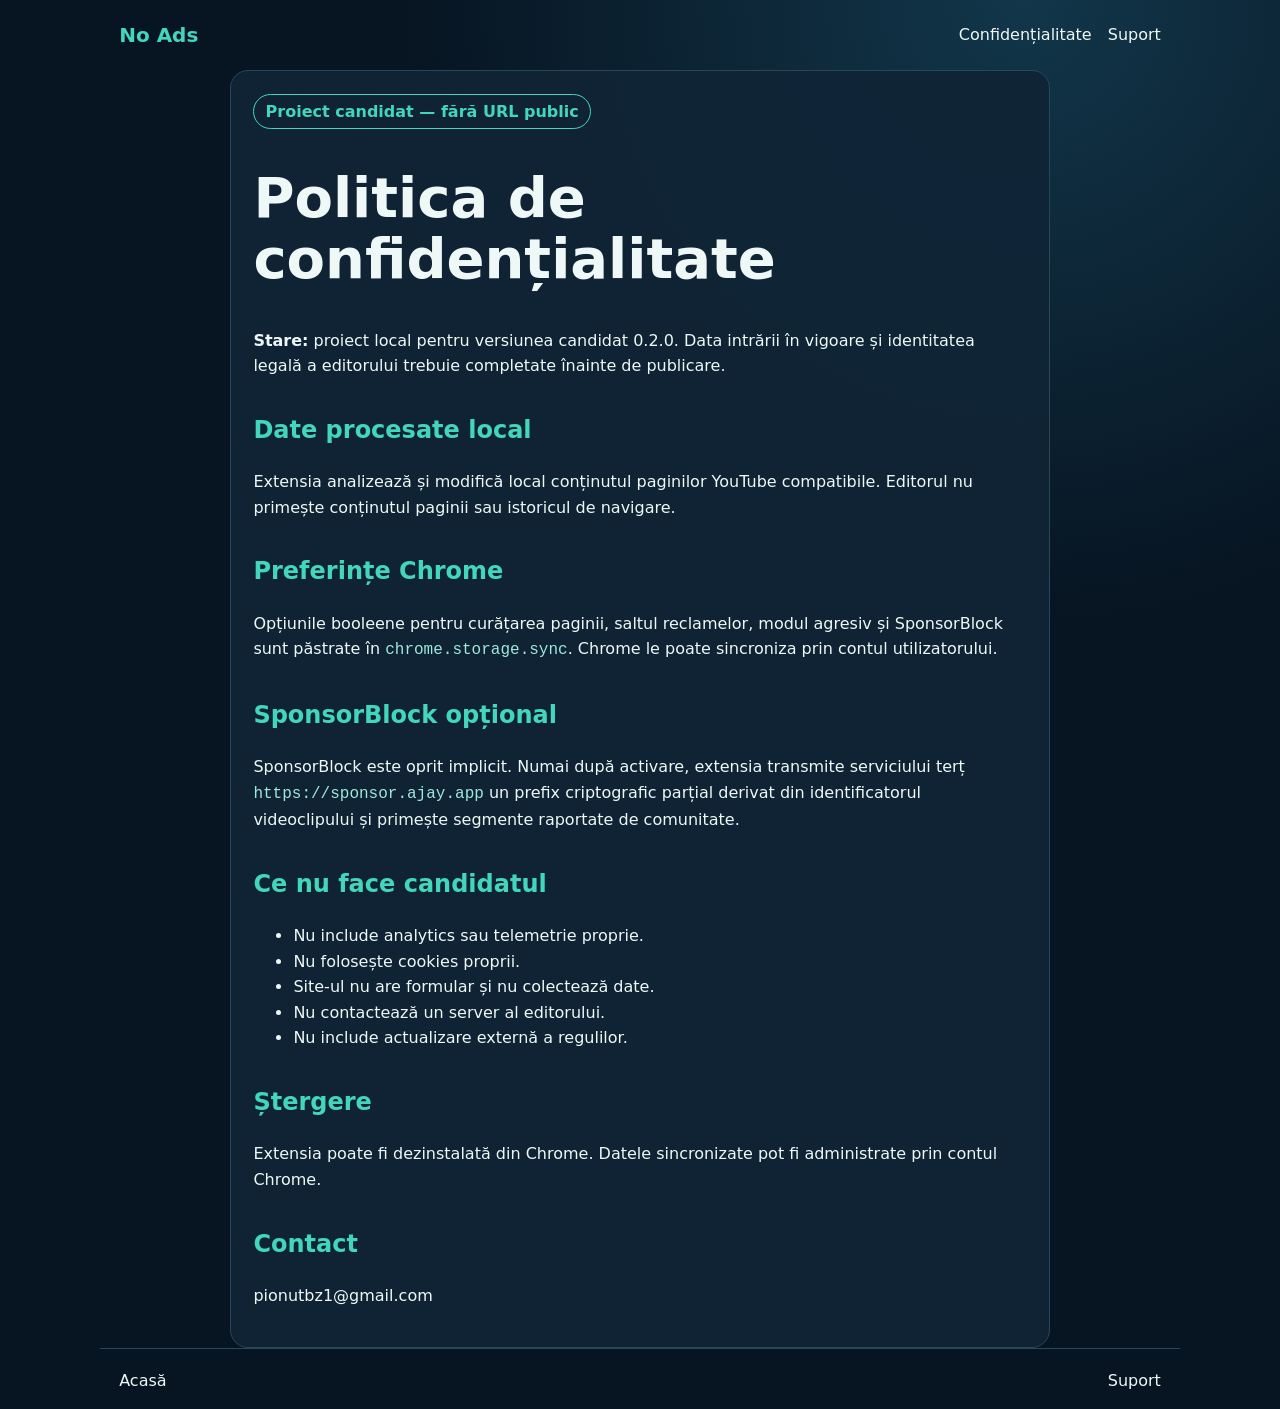
==== privacy.html @ d8741744 "Publish No Ads support site" ====
<!doctype html><html lang="ro"><head><meta charset="utf-8"><meta name="viewport" content="width=device-width,initial-scale=1"><title>Confidențialitate — No Ads</title><link rel="stylesheet" href="styles.css"></head><body><header><a class="brand" href="index.html">No Ads</a><nav><a aria-current="page" href="privacy.html">Confidențialitate</a><a href="support.html">Suport</a></nav></header><main class="document"><span class="badge">Proiect candidat — fără URL public</span><h1>Politica de confidențialitate</h1><p><strong>Stare:</strong> proiect local pentru versiunea candidat 0.2.0. Data intrării în vigoare și identitatea legală a editorului trebuie completate înainte de publicare.</p><h2>Date procesate local</h2><p>Extensia analizează și modifică local conținutul paginilor YouTube compatibile. Editorul nu primește conținutul paginii sau istoricul de navigare.</p><h2>Preferințe Chrome</h2><p>Opțiunile booleene pentru curățarea paginii, saltul reclamelor, modul agresiv și SponsorBlock sunt păstrate în <code>chrome.storage.sync</code>. Chrome le poate sincroniza prin contul utilizatorului.</p><h2>SponsorBlock opțional</h2><p>SponsorBlock este oprit implicit. Numai după activare, extensia transmite serviciului terț <code>https://sponsor.ajay.app</code> un prefix criptografic parțial derivat din identificatorul videoclipului și primește segmente raportate de comunitate.</p><h2>Ce nu face candidatul</h2><ul><li>Nu include analytics sau telemetrie proprie.</li><li>Nu folosește cookies proprii.</li><li>Site-ul nu are formular și nu colectează date.</li><li>Nu contactează un server al editorului.</li><li>Nu include actualizare externă a regulilor.</li></ul><h2>Ștergere</h2><p>Extensia poate fi dezinstalată din Chrome. Datele sincronizate pot fi administrate prin contul Chrome.</p><h2>Contact</h2><p><a href="mailto:pionutbz1@gmail.com">pionutbz1@gmail.com</a></p></main><footer><a href="index.html">Acasă</a><a href="support.html">Suport</a></footer></body></html>
---- styles.css ----
:root{color-scheme:dark;--bg:#071421;--panel:#102436;--ink:#eef8f6;--muted:#b7cbc7;--accent:#42d6bd;--line:#29475a}*{box-sizing:border-box}body{margin:0;background:radial-gradient(circle at 80% 0,#12364a 0,transparent 36%),var(--bg);color:var(--ink);font:16px/1.6 system-ui,sans-serif}header,footer{display:flex;align-items:center;justify-content:space-between;gap:1rem;max-width:1080px;margin:auto;padding:1.2rem}nav,footer{display:flex;flex-wrap:wrap;gap:1rem}.brand{font-size:1.25rem;font-weight:800;color:var(--accent)}a{color:var(--ink);text-decoration:none}a:hover,a:focus{text-decoration:underline}main{max-width:1080px;margin:auto;padding:4rem 1.2rem}.hero{max-width:760px}.hero h1{font-size:clamp(2.5rem,7vw,5rem);line-height:1.02;margin:.6rem 0}.hero p{font-size:1.15rem;color:var(--muted)}.badge{display:inline-block;border:1px solid var(--accent);border-radius:99px;padding:.25rem .7rem;color:var(--accent);font-weight:700}.warning{background:#33280d;border-left:4px solid #f3bd3e;padding:1rem;color:#fff!important}.grid{display:grid;grid-template-columns:repeat(auto-fit,minmax(220px,1fr));gap:1rem;margin-top:3rem}.grid article,.document{background:color-mix(in srgb,var(--panel) 92%,transparent);border:1px solid var(--line);border-radius:18px;padding:1.4rem}.document{max-width:820px}.document h1{font-size:clamp(2rem,6vw,3.5rem);line-height:1.1}.document h2{margin-top:2rem;color:var(--accent)}code{overflow-wrap:anywhere;color:#9de9db}footer{border-top:1px solid var(--line);color:var(--muted)}@media(max-width:560px){header{align-items:flex-start;flex-direction:column}main{padding-top:2rem}}
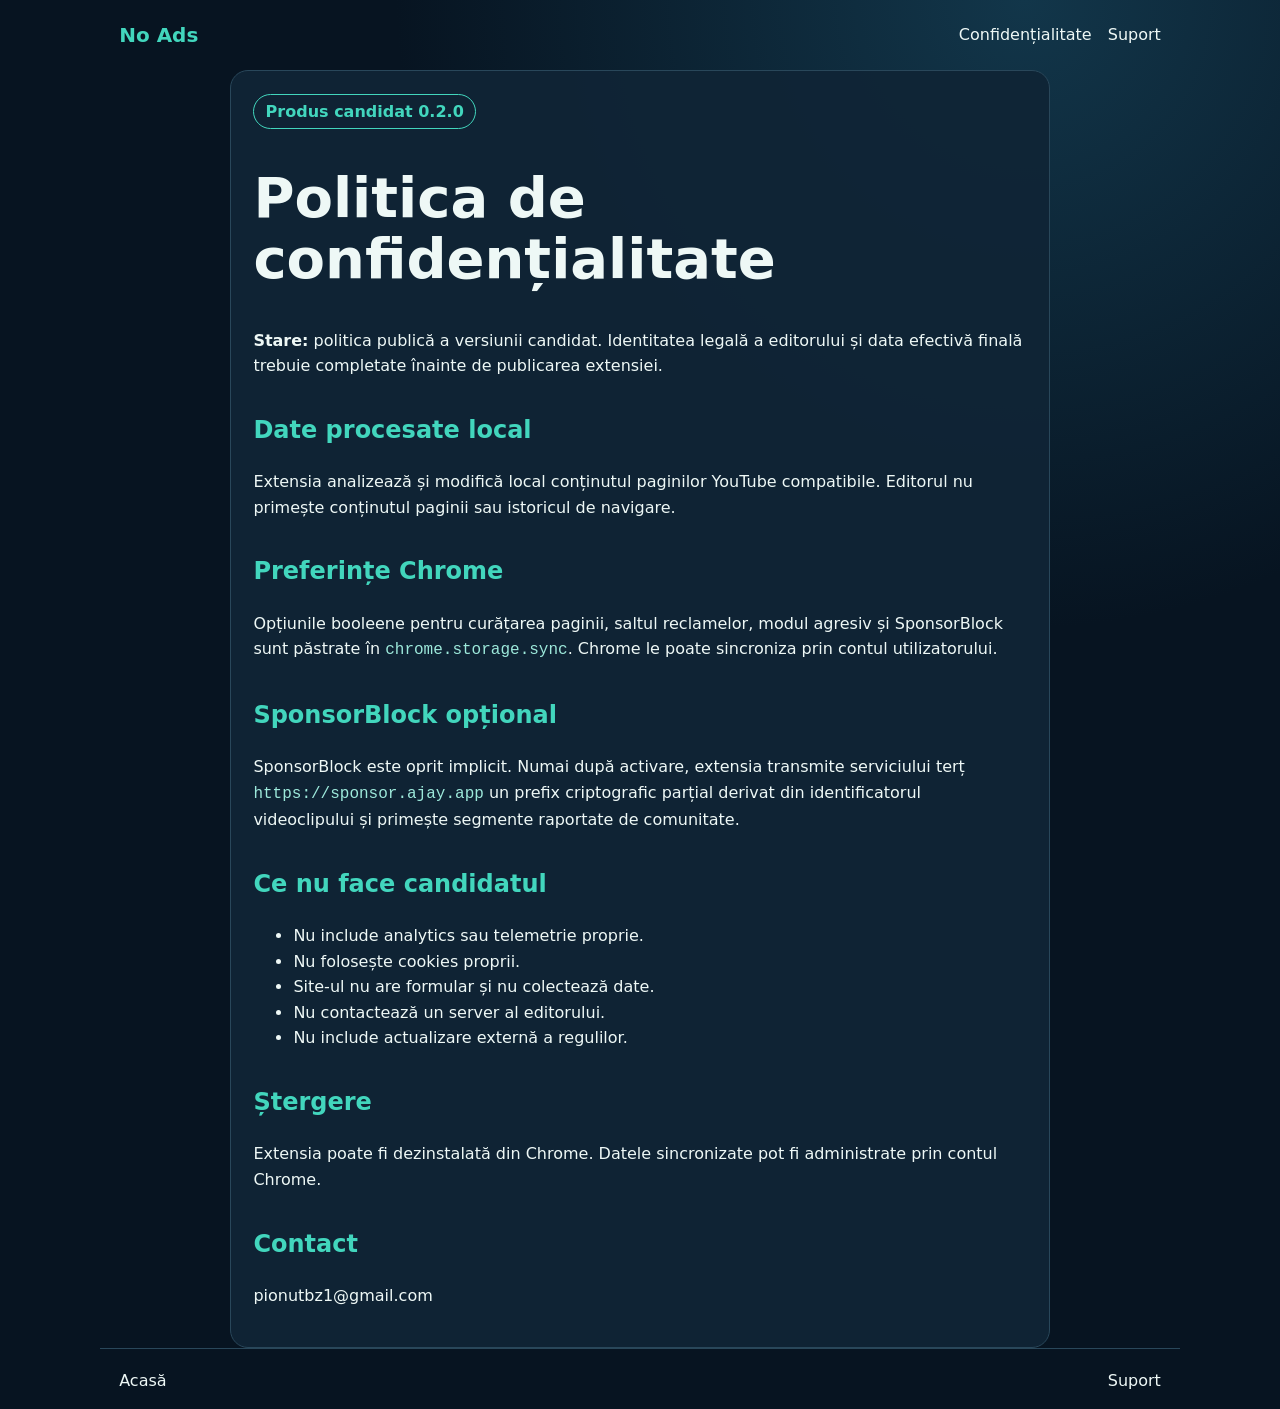
==== commit e55de12f: "Clarify candidate privacy status" ====
--- a/privacy.html
+++ b/privacy.html
@@ -1 +1 @@
-<!doctype html><html lang="ro"><head><meta charset="utf-8"><meta name="viewport" content="width=device-width,initial-scale=1"><title>Confidențialitate — No Ads</title><link rel="stylesheet" href="styles.css"></head><body><header><a class="brand" href="index.html">No Ads</a><nav><a aria-current="page" href="privacy.html">Confidențialitate</a><a href="support.html">Suport</a></nav></header><main class="document"><span class="badge">Proiect candidat — fără URL public</span><h1>Politica de confidențialitate</h1><p><strong>Stare:</strong> proiect local pentru versiunea candidat 0.2.0. Data intrării în vigoare și identitatea legală a editorului trebuie completate înainte de publicare.</p><h2>Date procesate local</h2><p>Extensia analizează și modifică local conținutul paginilor YouTube compatibile. Editorul nu primește conținutul paginii sau istoricul de navigare.</p><h2>Preferințe Chrome</h2><p>Opțiunile booleene pentru curățarea paginii, saltul reclamelor, modul agresiv și SponsorBlock sunt păstrate în <code>chrome.storage.sync</code>. Chrome le poate sincroniza prin contul utilizatorului.</p><h2>SponsorBlock opțional</h2><p>SponsorBlock este oprit implicit. Numai după activare, extensia transmite serviciului terț <code>https://sponsor.ajay.app</code> un prefix criptografic parțial derivat din identificatorul videoclipului și primește segmente raportate de comunitate.</p><h2>Ce nu face candidatul</h2><ul><li>Nu include analytics sau telemetrie proprie.</li><li>Nu folosește cookies proprii.</li><li>Site-ul nu are formular și nu colectează date.</li><li>Nu contactează un server al editorului.</li><li>Nu include actualizare externă a regulilor.</li></ul><h2>Ștergere</h2><p>Extensia poate fi dezinstalată din Chrome. Datele sincronizate pot fi administrate prin contul Chrome.</p><h2>Contact</h2><p><a href="mailto:pionutbz1@gmail.com">pionutbz1@gmail.com</a></p></main><footer><a href="index.html">Acasă</a><a href="support.html">Suport</a></footer></body></html>
+<!doctype html><html lang="ro"><head><meta charset="utf-8"><meta name="viewport" content="width=device-width,initial-scale=1"><title>Confidențialitate — No Ads</title><link rel="stylesheet" href="styles.css"></head><body><header><a class="brand" href="index.html">No Ads</a><nav><a aria-current="page" href="privacy.html">Confidențialitate</a><a href="support.html">Suport</a></nav></header><main class="document"><span class="badge">Produs candidat 0.2.0</span><h1>Politica de confidențialitate</h1><p><strong>Stare:</strong> politica publică a versiunii candidat. Identitatea legală a editorului și data efectivă finală trebuie completate înainte de publicarea extensiei.</p><h2>Date procesate local</h2><p>Extensia analizează și modifică local conținutul paginilor YouTube compatibile. Editorul nu primește conținutul paginii sau istoricul de navigare.</p><h2>Preferințe Chrome</h2><p>Opțiunile booleene pentru curățarea paginii, saltul reclamelor, modul agresiv și SponsorBlock sunt păstrate în <code>chrome.storage.sync</code>. Chrome le poate sincroniza prin contul utilizatorului.</p><h2>SponsorBlock opțional</h2><p>SponsorBlock este oprit implicit. Numai după activare, extensia transmite serviciului terț <code>https://sponsor.ajay.app</code> un prefix criptografic parțial derivat din identificatorul videoclipului și primește segmente raportate de comunitate.</p><h2>Ce nu face candidatul</h2><ul><li>Nu include analytics sau telemetrie proprie.</li><li>Nu folosește cookies proprii.</li><li>Site-ul nu are formular și nu colectează date.</li><li>Nu contactează un server al editorului.</li><li>Nu include actualizare externă a regulilor.</li></ul><h2>Ștergere</h2><p>Extensia poate fi dezinstalată din Chrome. Datele sincronizate pot fi administrate prin contul Chrome.</p><h2>Contact</h2><p><a href="mailto:pionutbz1@gmail.com">pionutbz1@gmail.com</a></p></main><footer><a href="index.html">Acasă</a><a href="support.html">Suport</a></footer></body></html>
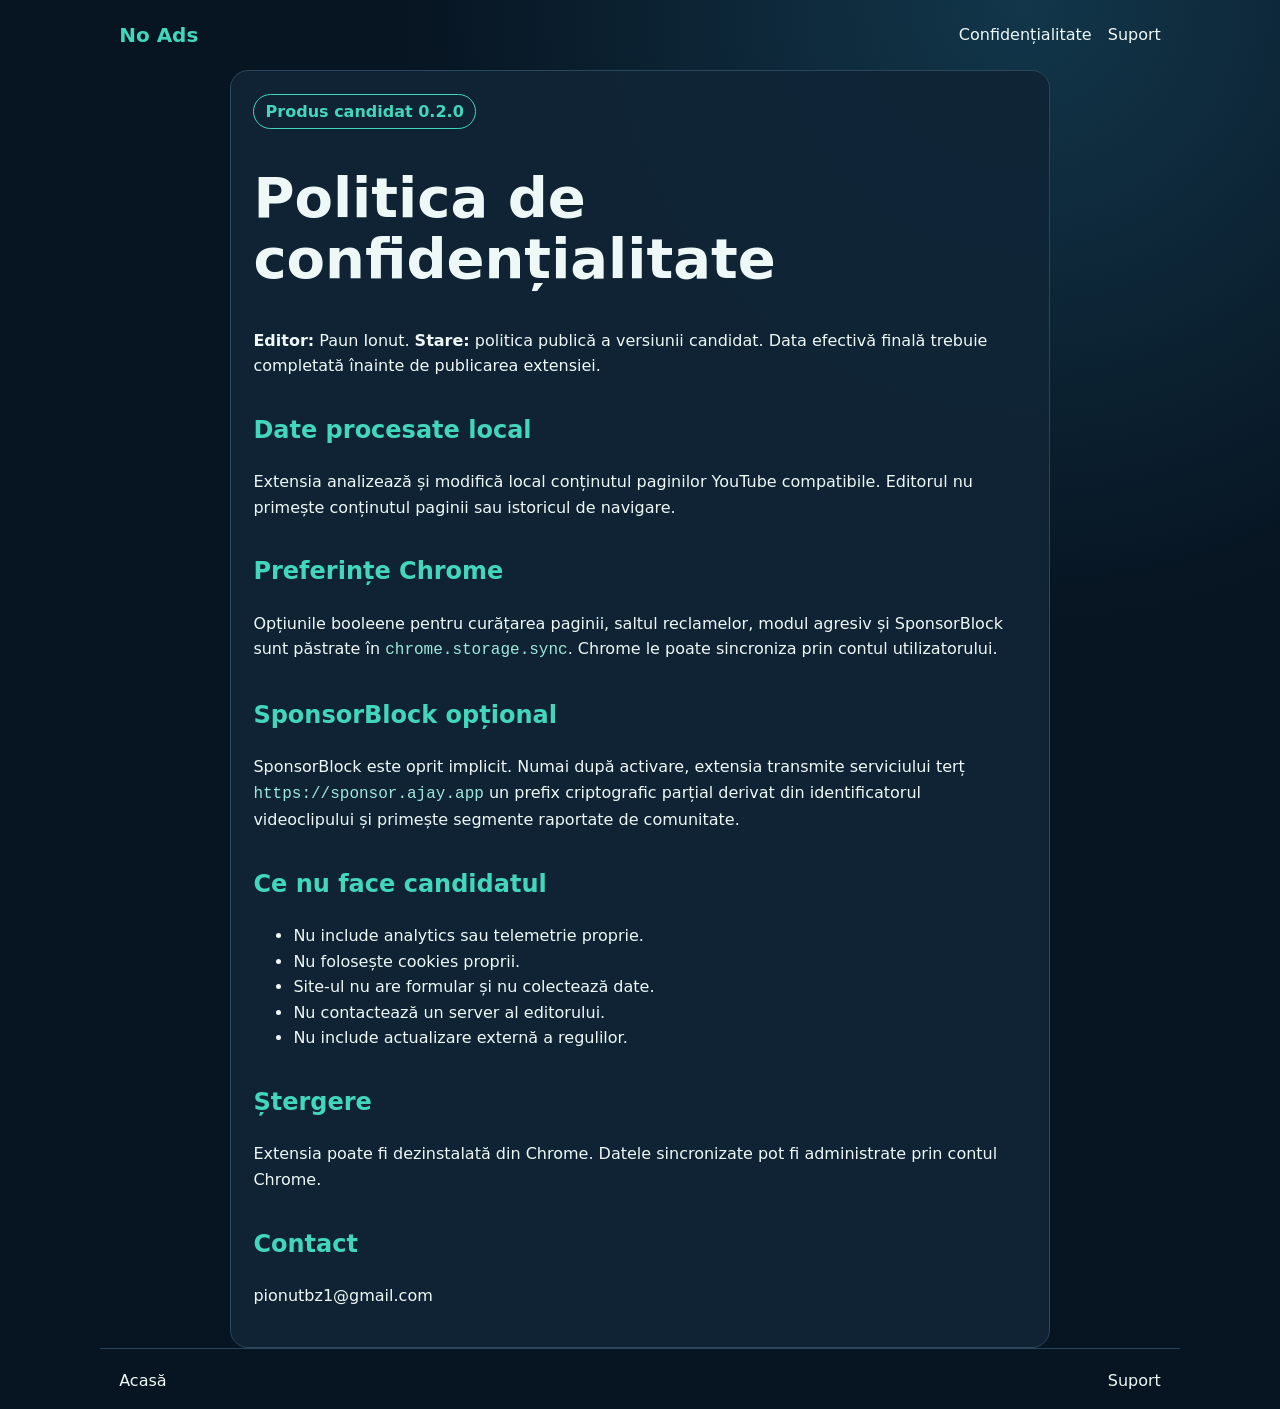
==== commit 86dd1b5f: "Add publisher identity" ====
--- a/privacy.html
+++ b/privacy.html
@@ -1 +1 @@
-<!doctype html><html lang="ro"><head><meta charset="utf-8"><meta name="viewport" content="width=device-width,initial-scale=1"><title>Confidențialitate — No Ads</title><link rel="stylesheet" href="styles.css"></head><body><header><a class="brand" href="index.html">No Ads</a><nav><a aria-current="page" href="privacy.html">Confidențialitate</a><a href="support.html">Suport</a></nav></header><main class="document"><span class="badge">Produs candidat 0.2.0</span><h1>Politica de confidențialitate</h1><p><strong>Stare:</strong> politica publică a versiunii candidat. Identitatea legală a editorului și data efectivă finală trebuie completate înainte de publicarea extensiei.</p><h2>Date procesate local</h2><p>Extensia analizează și modifică local conținutul paginilor YouTube compatibile. Editorul nu primește conținutul paginii sau istoricul de navigare.</p><h2>Preferințe Chrome</h2><p>Opțiunile booleene pentru curățarea paginii, saltul reclamelor, modul agresiv și SponsorBlock sunt păstrate în <code>chrome.storage.sync</code>. Chrome le poate sincroniza prin contul utilizatorului.</p><h2>SponsorBlock opțional</h2><p>SponsorBlock este oprit implicit. Numai după activare, extensia transmite serviciului terț <code>https://sponsor.ajay.app</code> un prefix criptografic parțial derivat din identificatorul videoclipului și primește segmente raportate de comunitate.</p><h2>Ce nu face candidatul</h2><ul><li>Nu include analytics sau telemetrie proprie.</li><li>Nu folosește cookies proprii.</li><li>Site-ul nu are formular și nu colectează date.</li><li>Nu contactează un server al editorului.</li><li>Nu include actualizare externă a regulilor.</li></ul><h2>Ștergere</h2><p>Extensia poate fi dezinstalată din Chrome. Datele sincronizate pot fi administrate prin contul Chrome.</p><h2>Contact</h2><p><a href="mailto:pionutbz1@gmail.com">pionutbz1@gmail.com</a></p></main><footer><a href="index.html">Acasă</a><a href="support.html">Suport</a></footer></body></html>
+<!doctype html><html lang="ro"><head><meta charset="utf-8"><meta name="viewport" content="width=device-width,initial-scale=1"><title>Confidențialitate — No Ads</title><link rel="stylesheet" href="styles.css"></head><body><header><a class="brand" href="index.html">No Ads</a><nav><a aria-current="page" href="privacy.html">Confidențialitate</a><a href="support.html">Suport</a></nav></header><main class="document"><span class="badge">Produs candidat 0.2.0</span><h1>Politica de confidențialitate</h1><p><strong>Editor:</strong> Paun Ionut. <strong>Stare:</strong> politica publică a versiunii candidat. Data efectivă finală trebuie completată înainte de publicarea extensiei.</p><h2>Date procesate local</h2><p>Extensia analizează și modifică local conținutul paginilor YouTube compatibile. Editorul nu primește conținutul paginii sau istoricul de navigare.</p><h2>Preferințe Chrome</h2><p>Opțiunile booleene pentru curățarea paginii, saltul reclamelor, modul agresiv și SponsorBlock sunt păstrate în <code>chrome.storage.sync</code>. Chrome le poate sincroniza prin contul utilizatorului.</p><h2>SponsorBlock opțional</h2><p>SponsorBlock este oprit implicit. Numai după activare, extensia transmite serviciului terț <code>https://sponsor.ajay.app</code> un prefix criptografic parțial derivat din identificatorul videoclipului și primește segmente raportate de comunitate.</p><h2>Ce nu face candidatul</h2><ul><li>Nu include analytics sau telemetrie proprie.</li><li>Nu folosește cookies proprii.</li><li>Site-ul nu are formular și nu colectează date.</li><li>Nu contactează un server al editorului.</li><li>Nu include actualizare externă a regulilor.</li></ul><h2>Ștergere</h2><p>Extensia poate fi dezinstalată din Chrome. Datele sincronizate pot fi administrate prin contul Chrome.</p><h2>Contact</h2><p><a href="mailto:pionutbz1@gmail.com">pionutbz1@gmail.com</a></p></main><footer><a href="index.html">Acasă</a><a href="support.html">Suport</a></footer></body></html>
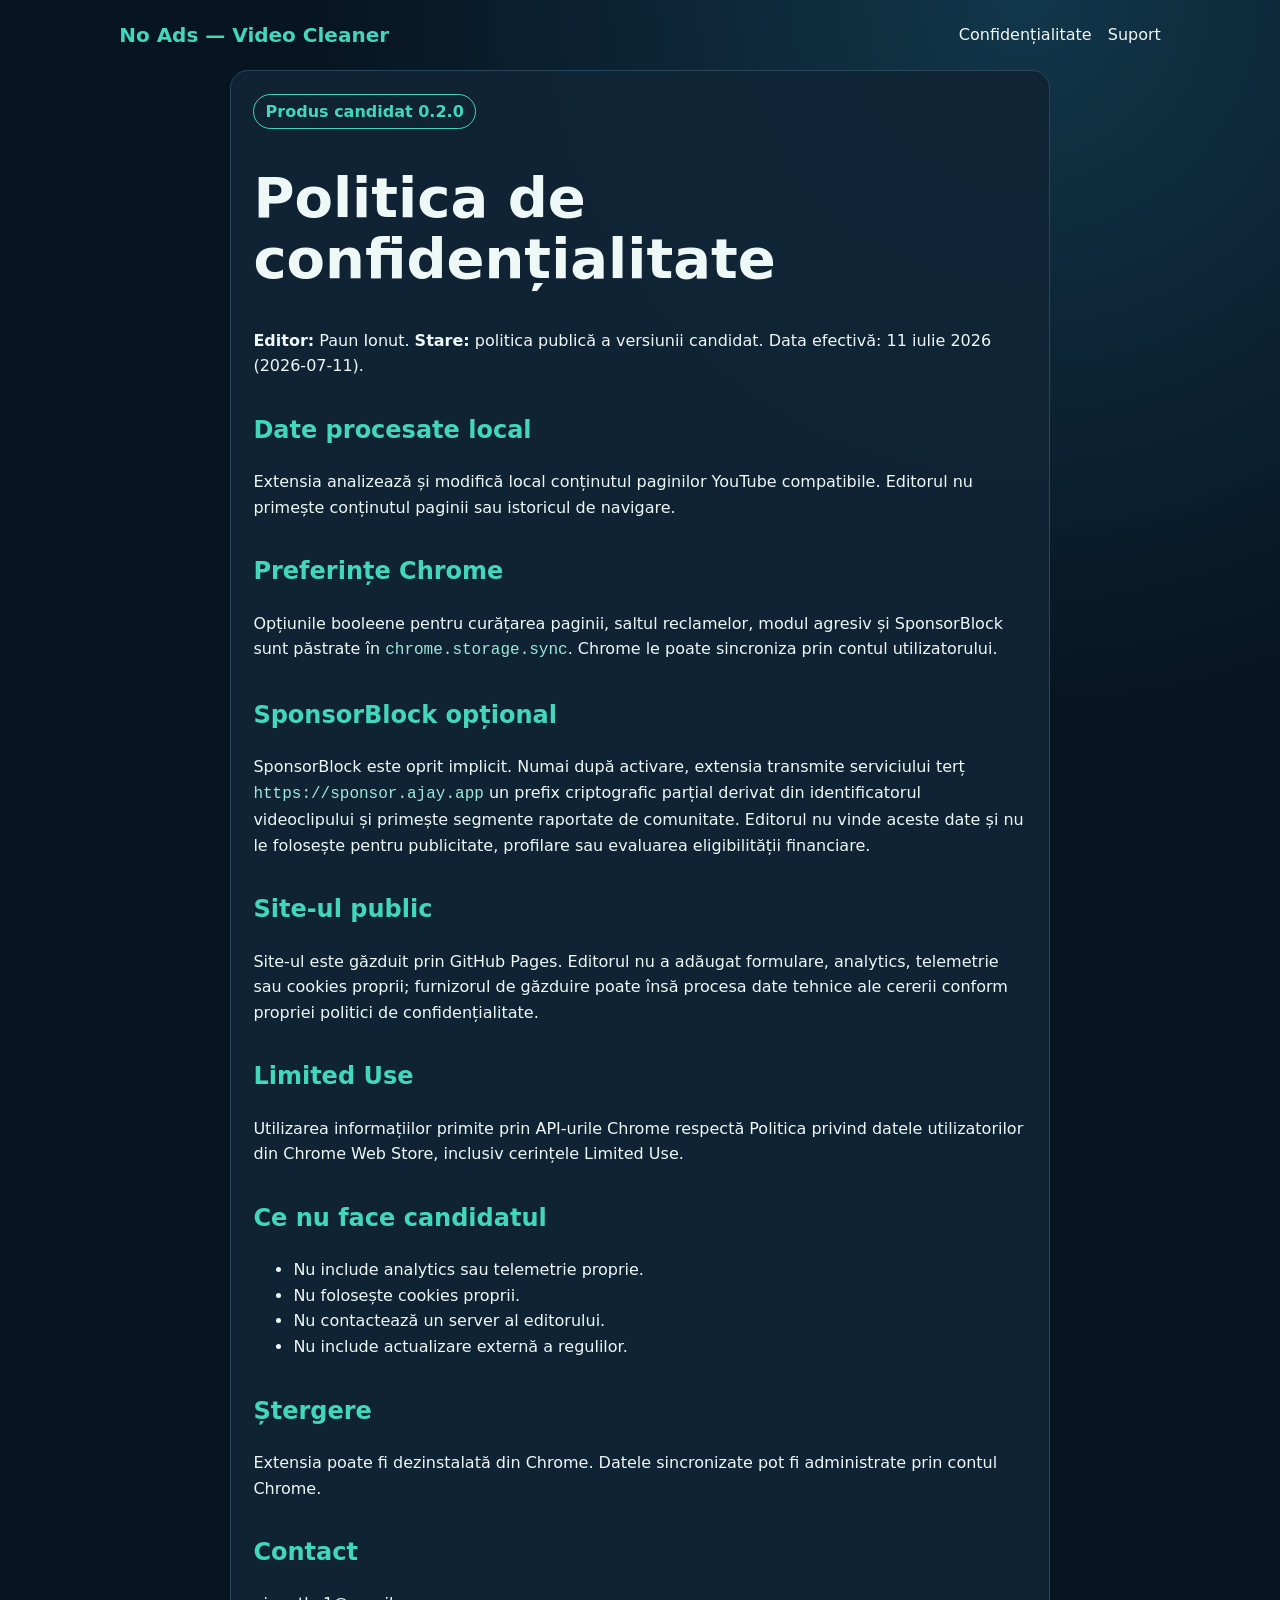
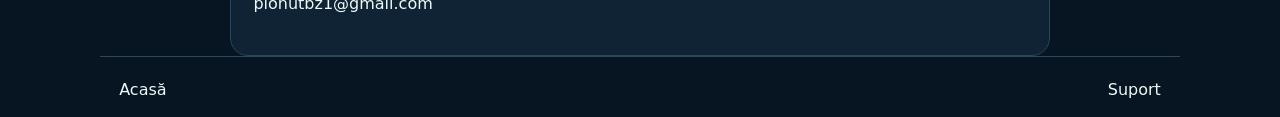
==== commit 4f4d65d7: "Complete compliance disclosures" ====
--- a/privacy.html
+++ b/privacy.html
@@ -1 +1 @@
-<!doctype html><html lang="ro"><head><meta charset="utf-8"><meta name="viewport" content="width=device-width,initial-scale=1"><title>Confidențialitate — No Ads</title><link rel="stylesheet" href="styles.css"></head><body><header><a class="brand" href="index.html">No Ads</a><nav><a aria-current="page" href="privacy.html">Confidențialitate</a><a href="support.html">Suport</a></nav></header><main class="document"><span class="badge">Produs candidat 0.2.0</span><h1>Politica de confidențialitate</h1><p><strong>Editor:</strong> Paun Ionut. <strong>Stare:</strong> politica publică a versiunii candidat. Data efectivă finală trebuie completată înainte de publicarea extensiei.</p><h2>Date procesate local</h2><p>Extensia analizează și modifică local conținutul paginilor YouTube compatibile. Editorul nu primește conținutul paginii sau istoricul de navigare.</p><h2>Preferințe Chrome</h2><p>Opțiunile booleene pentru curățarea paginii, saltul reclamelor, modul agresiv și SponsorBlock sunt păstrate în <code>chrome.storage.sync</code>. Chrome le poate sincroniza prin contul utilizatorului.</p><h2>SponsorBlock opțional</h2><p>SponsorBlock este oprit implicit. Numai după activare, extensia transmite serviciului terț <code>https://sponsor.ajay.app</code> un prefix criptografic parțial derivat din identificatorul videoclipului și primește segmente raportate de comunitate.</p><h2>Ce nu face candidatul</h2><ul><li>Nu include analytics sau telemetrie proprie.</li><li>Nu folosește cookies proprii.</li><li>Site-ul nu are formular și nu colectează date.</li><li>Nu contactează un server al editorului.</li><li>Nu include actualizare externă a regulilor.</li></ul><h2>Ștergere</h2><p>Extensia poate fi dezinstalată din Chrome. Datele sincronizate pot fi administrate prin contul Chrome.</p><h2>Contact</h2><p><a href="mailto:pionutbz1@gmail.com">pionutbz1@gmail.com</a></p></main><footer><a href="index.html">Acasă</a><a href="support.html">Suport</a></footer></body></html>
+<!doctype html><html lang="ro"><head><meta charset="utf-8"><meta name="viewport" content="width=device-width,initial-scale=1"><title>Confidențialitate — No Ads — Video Cleaner</title><link rel="stylesheet" href="styles.css"></head><body><header><a class="brand" href="index.html">No Ads — Video Cleaner</a><nav><a aria-current="page" href="privacy.html">Confidențialitate</a><a href="support.html">Suport</a></nav></header><main class="document"><span class="badge">Produs candidat 0.2.0</span><h1>Politica de confidențialitate</h1><p><strong>Editor:</strong> Paun Ionut. <strong>Stare:</strong> politica publică a versiunii candidat. Data efectivă: 11 iulie 2026 (2026-07-11).</p><h2>Date procesate local</h2><p>Extensia analizează și modifică local conținutul paginilor YouTube compatibile. Editorul nu primește conținutul paginii sau istoricul de navigare.</p><h2>Preferințe Chrome</h2><p>Opțiunile booleene pentru curățarea paginii, saltul reclamelor, modul agresiv și SponsorBlock sunt păstrate în <code>chrome.storage.sync</code>. Chrome le poate sincroniza prin contul utilizatorului.</p><h2>SponsorBlock opțional</h2><p>SponsorBlock este oprit implicit. Numai după activare, extensia transmite serviciului terț <code>https://sponsor.ajay.app</code> un prefix criptografic parțial derivat din identificatorul videoclipului și primește segmente raportate de comunitate. Editorul nu vinde aceste date și nu le folosește pentru publicitate, profilare sau evaluarea eligibilității financiare.</p><h2>Site-ul public</h2><p>Site-ul este găzduit prin GitHub Pages. Editorul nu a adăugat formulare, analytics, telemetrie sau cookies proprii; furnizorul de găzduire poate însă procesa date tehnice ale cererii conform propriei politici de confidențialitate.</p><h2>Limited Use</h2><p>Utilizarea informațiilor primite prin API-urile Chrome respectă Politica privind datele utilizatorilor din Chrome Web Store, inclusiv cerințele Limited Use.</p><h2>Ce nu face candidatul</h2><ul><li>Nu include analytics sau telemetrie proprie.</li><li>Nu folosește cookies proprii.</li><li>Nu contactează un server al editorului.</li><li>Nu include actualizare externă a regulilor.</li></ul><h2>Ștergere</h2><p>Extensia poate fi dezinstalată din Chrome. Datele sincronizate pot fi administrate prin contul Chrome.</p><h2>Contact</h2><p><a href="mailto:pionutbz1@gmail.com">pionutbz1@gmail.com</a></p></main><footer><a href="index.html">Acasă</a><a href="support.html">Suport</a></footer></body></html>
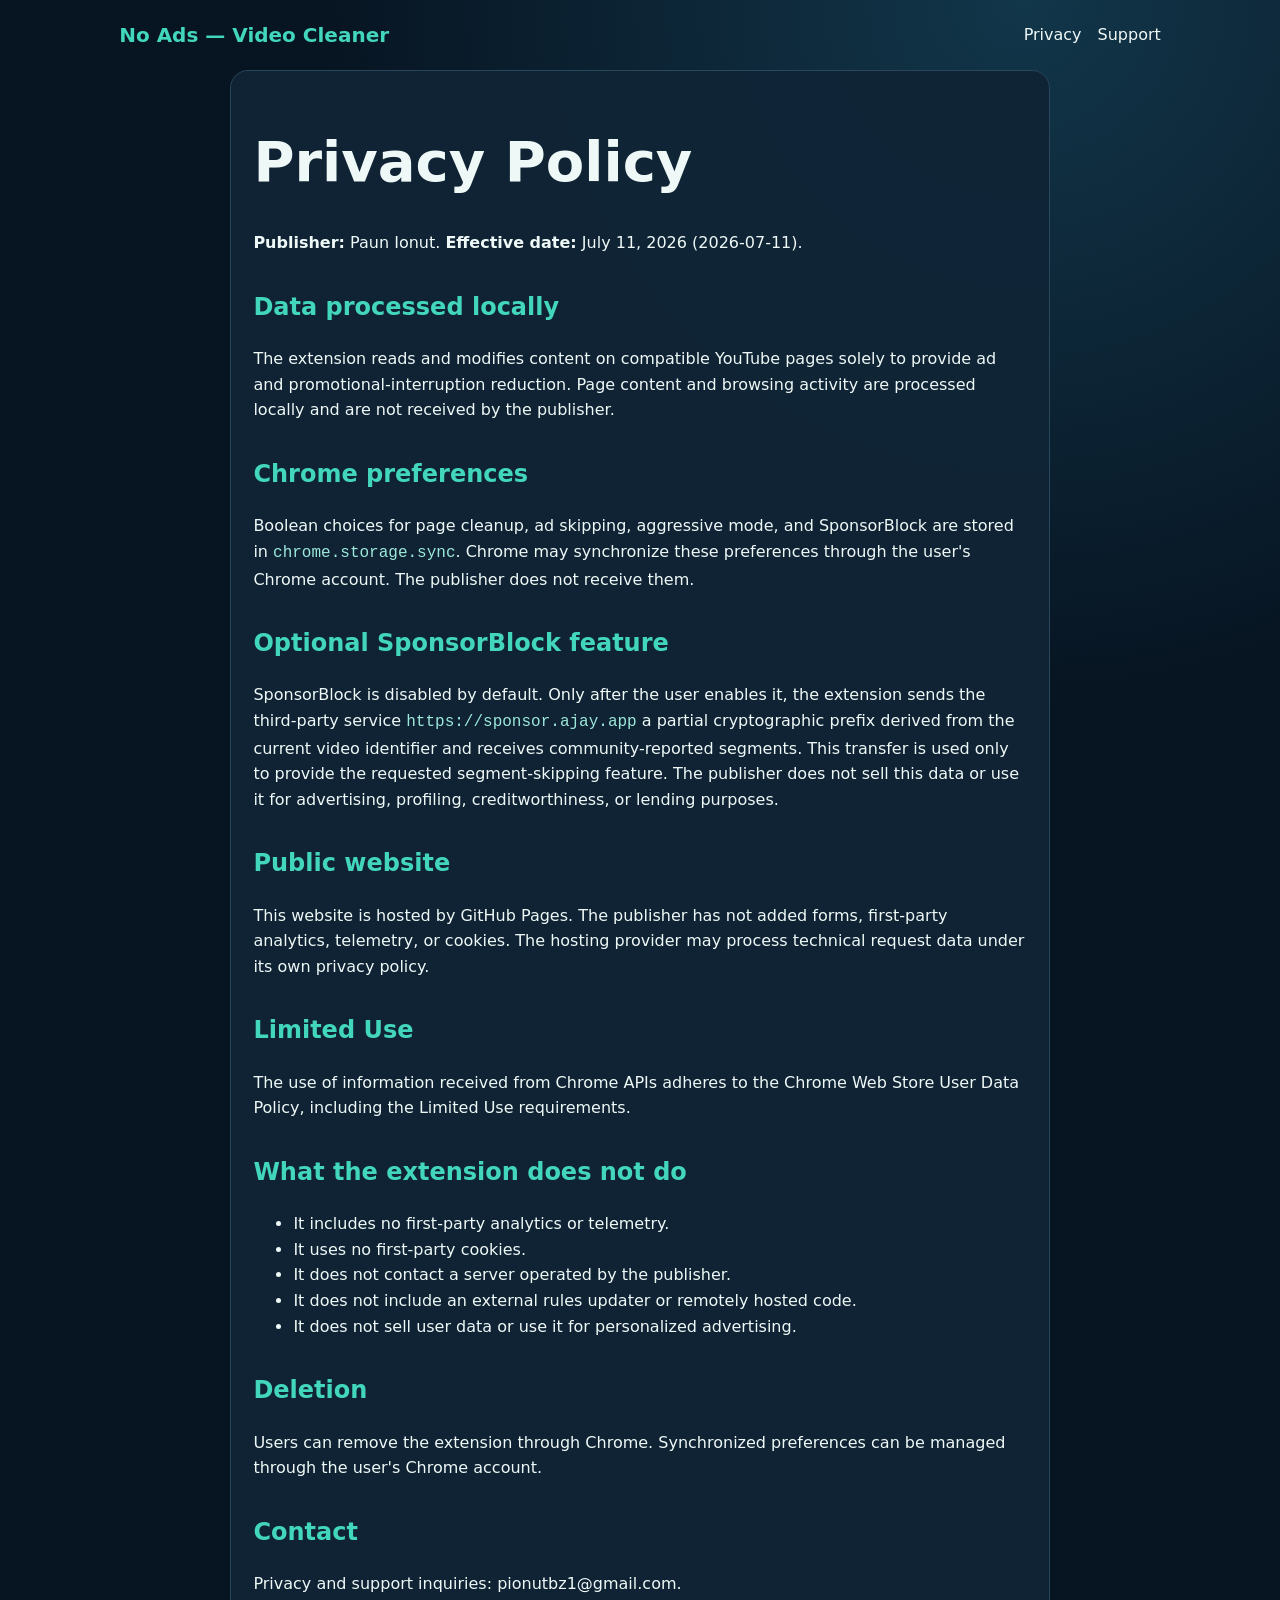
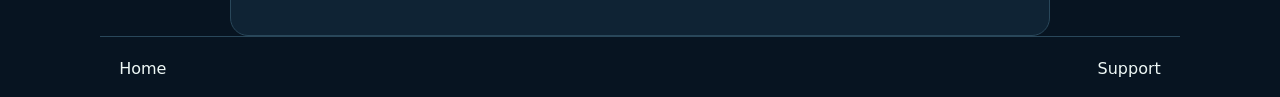
==== commit 65348977: "Publish English production pages" ====
--- a/privacy.html
+++ b/privacy.html
@@ -1 +1,13 @@
-<!doctype html><html lang="ro"><head><meta charset="utf-8"><meta name="viewport" content="width=device-width,initial-scale=1"><title>Confidențialitate — No Ads — Video Cleaner</title><link rel="stylesheet" href="styles.css"></head><body><header><a class="brand" href="index.html">No Ads — Video Cleaner</a><nav><a aria-current="page" href="privacy.html">Confidențialitate</a><a href="support.html">Suport</a></nav></header><main class="document"><span class="badge">Produs candidat 0.2.0</span><h1>Politica de confidențialitate</h1><p><strong>Editor:</strong> Paun Ionut. <strong>Stare:</strong> politica publică a versiunii candidat. Data efectivă: 11 iulie 2026 (2026-07-11).</p><h2>Date procesate local</h2><p>Extensia analizează și modifică local conținutul paginilor YouTube compatibile. Editorul nu primește conținutul paginii sau istoricul de navigare.</p><h2>Preferințe Chrome</h2><p>Opțiunile booleene pentru curățarea paginii, saltul reclamelor, modul agresiv și SponsorBlock sunt păstrate în <code>chrome.storage.sync</code>. Chrome le poate sincroniza prin contul utilizatorului.</p><h2>SponsorBlock opțional</h2><p>SponsorBlock este oprit implicit. Numai după activare, extensia transmite serviciului terț <code>https://sponsor.ajay.app</code> un prefix criptografic parțial derivat din identificatorul videoclipului și primește segmente raportate de comunitate. Editorul nu vinde aceste date și nu le folosește pentru publicitate, profilare sau evaluarea eligibilității financiare.</p><h2>Site-ul public</h2><p>Site-ul este găzduit prin GitHub Pages. Editorul nu a adăugat formulare, analytics, telemetrie sau cookies proprii; furnizorul de găzduire poate însă procesa date tehnice ale cererii conform propriei politici de confidențialitate.</p><h2>Limited Use</h2><p>Utilizarea informațiilor primite prin API-urile Chrome respectă Politica privind datele utilizatorilor din Chrome Web Store, inclusiv cerințele Limited Use.</p><h2>Ce nu face candidatul</h2><ul><li>Nu include analytics sau telemetrie proprie.</li><li>Nu folosește cookies proprii.</li><li>Nu contactează un server al editorului.</li><li>Nu include actualizare externă a regulilor.</li></ul><h2>Ștergere</h2><p>Extensia poate fi dezinstalată din Chrome. Datele sincronizate pot fi administrate prin contul Chrome.</p><h2>Contact</h2><p><a href="mailto:pionutbz1@gmail.com">pionutbz1@gmail.com</a></p></main><footer><a href="index.html">Acasă</a><a href="support.html">Suport</a></footer></body></html>
+<!doctype html>
+<html lang="en"><head><meta charset="utf-8"><meta name="viewport" content="width=device-width,initial-scale=1"><title>Privacy — No Ads — Video Cleaner</title><link rel="stylesheet" href="styles.css"></head><body>
+<header><a class="brand" href="index.html">No Ads — Video Cleaner</a><nav><a aria-current="page" href="privacy.html">Privacy</a><a href="support.html">Support</a></nav></header>
+<main class="document"><h1>Privacy Policy</h1><p><strong>Publisher:</strong> Paun Ionut. <strong>Effective date:</strong> July 11, 2026 (2026-07-11).</p>
+<h2>Data processed locally</h2><p>The extension reads and modifies content on compatible YouTube pages solely to provide ad and promotional-interruption reduction. Page content and browsing activity are processed locally and are not received by the publisher.</p>
+<h2>Chrome preferences</h2><p>Boolean choices for page cleanup, ad skipping, aggressive mode, and SponsorBlock are stored in <code>chrome.storage.sync</code>. Chrome may synchronize these preferences through the user's Chrome account. The publisher does not receive them.</p>
+<h2>Optional SponsorBlock feature</h2><p>SponsorBlock is disabled by default. Only after the user enables it, the extension sends the third-party service <code>https://sponsor.ajay.app</code> a partial cryptographic prefix derived from the current video identifier and receives community-reported segments. This transfer is used only to provide the requested segment-skipping feature. The publisher does not sell this data or use it for advertising, profiling, creditworthiness, or lending purposes.</p>
+<h2>Public website</h2><p>This website is hosted by GitHub Pages. The publisher has not added forms, first-party analytics, telemetry, or cookies. The hosting provider may process technical request data under its own privacy policy.</p>
+<h2>Limited Use</h2><p>The use of information received from Chrome APIs adheres to the Chrome Web Store User Data Policy, including the Limited Use requirements.</p>
+<h2>What the extension does not do</h2><ul><li>It includes no first-party analytics or telemetry.</li><li>It uses no first-party cookies.</li><li>It does not contact a server operated by the publisher.</li><li>It does not include an external rules updater or remotely hosted code.</li><li>It does not sell user data or use it for personalized advertising.</li></ul>
+<h2>Deletion</h2><p>Users can remove the extension through Chrome. Synchronized preferences can be managed through the user's Chrome account.</p>
+<h2>Contact</h2><p>Privacy and support inquiries: <a href="mailto:pionutbz1@gmail.com">pionutbz1@gmail.com</a>.</p></main>
+<footer><a href="index.html">Home</a><a href="support.html">Support</a></footer></body></html>
